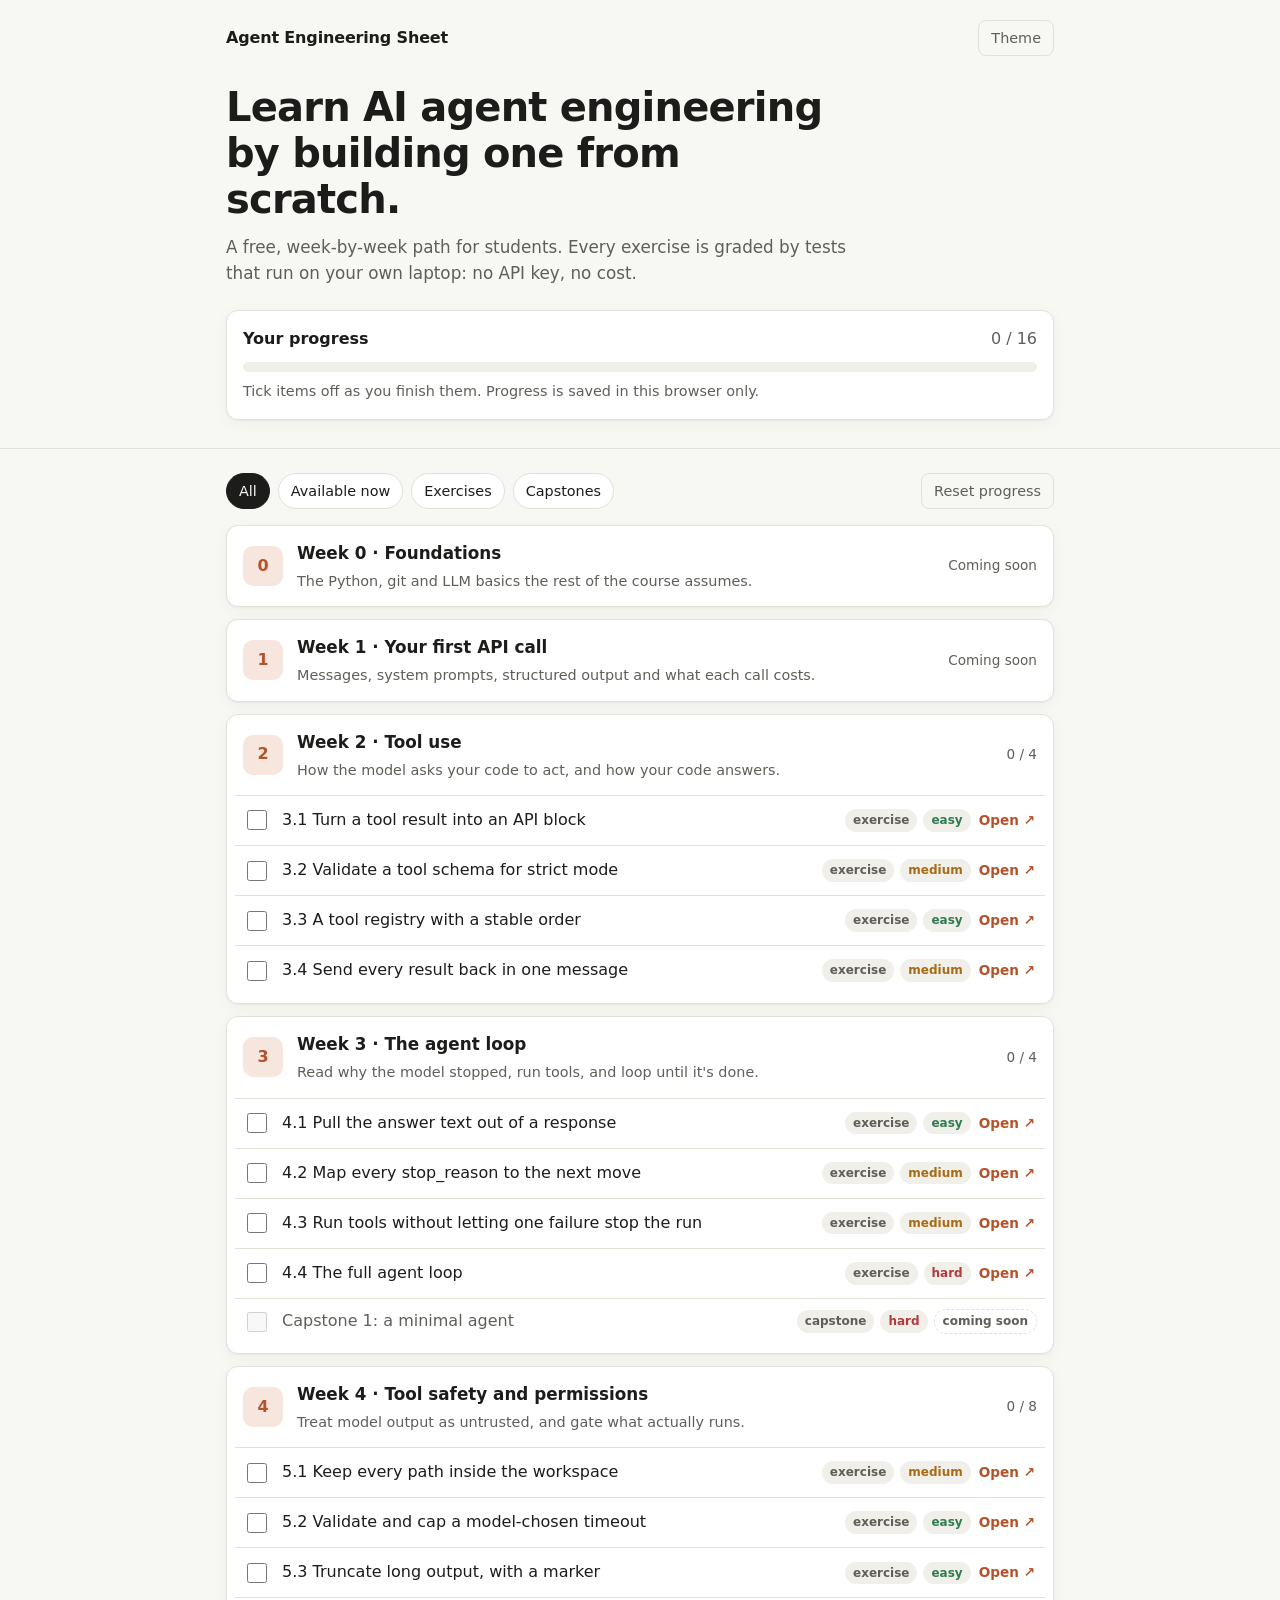
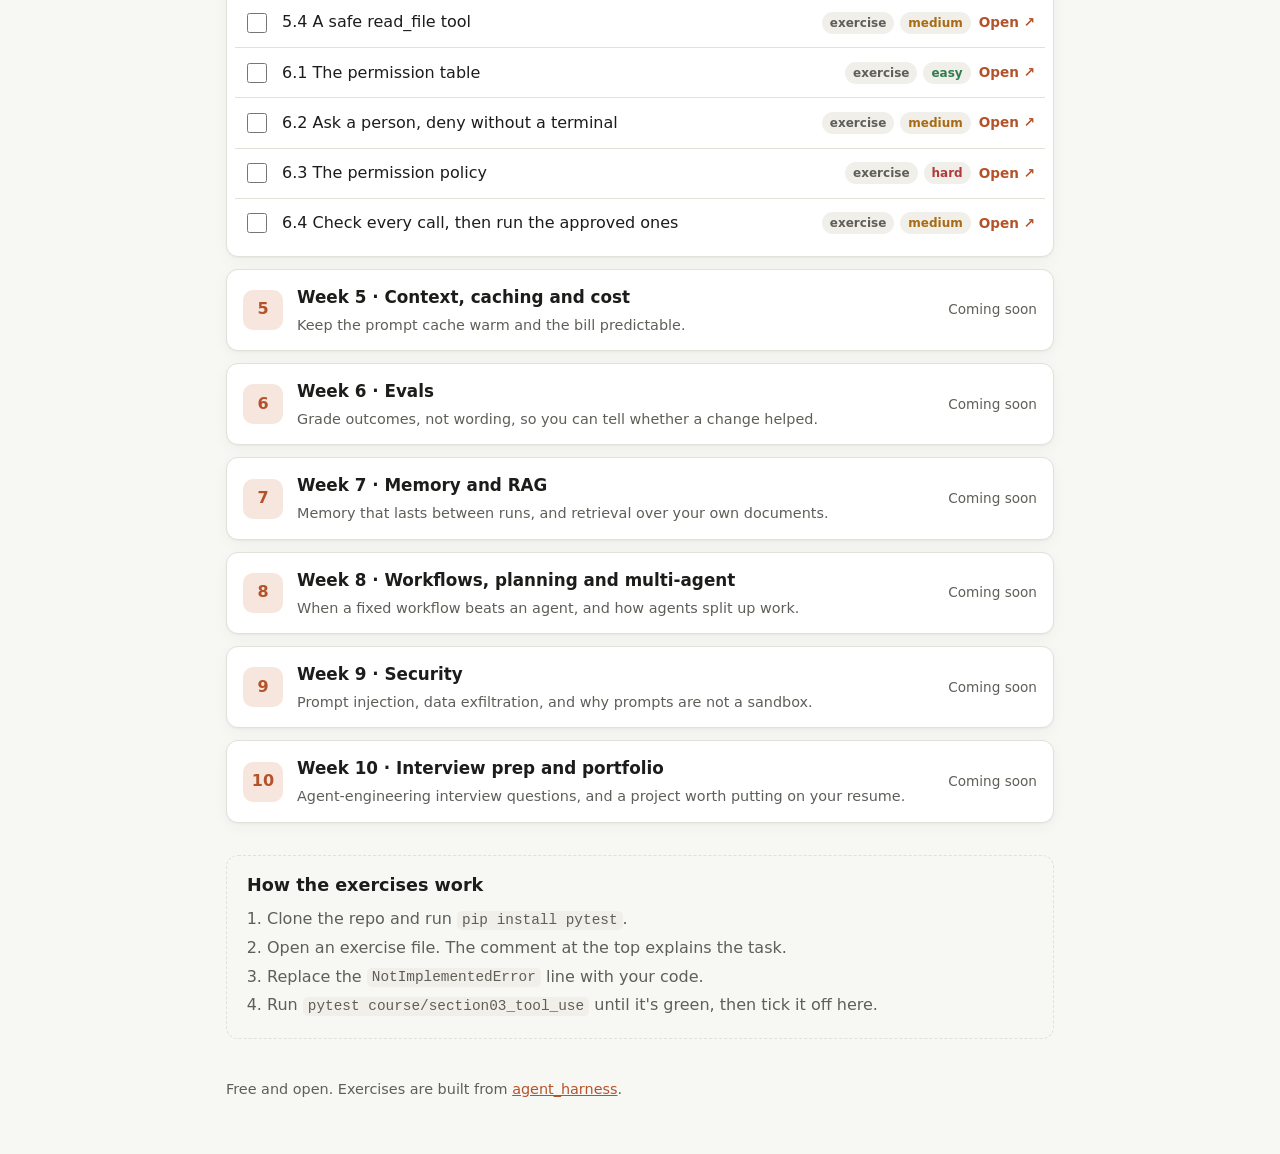
==== site/index.html @ ad07cca5 "Add the curriculum sheet page with browser checks A static site/ for students: the 10-week path from" ====
<!doctype html>
<html lang="en">
<head>
  <meta charset="utf-8">
  <meta name="viewport" content="width=device-width, initial-scale=1">
  <title>Agent Engineering Sheet</title>
  <meta name="description" content="A free, week-by-week path for students to learn AI agent engineering by building one from scratch, with offline graded exercises.">
  <link rel="stylesheet" href="styles.css">
</head>
<body>
  <a class="skip" href="#sheet">Skip to the sheet</a>

  <header class="hero">
    <div class="wrap">
      <div class="topbar">
        <span class="brand">Agent Engineering Sheet</span>
        <button class="ghost" id="theme-toggle" type="button" aria-label="Switch color theme">Theme</button>
      </div>
      <h1>Learn AI agent engineering by building one from scratch.</h1>
      <p class="lede">
        A free, week-by-week path for students. Every exercise is graded by tests that run on
        your own laptop: no API key, no cost.
      </p>

      <div class="progress-card" aria-live="polite">
        <div class="progress-head">
          <span class="progress-label">Your progress</span>
          <span class="progress-count" id="progress-count">0 / 0</span>
        </div>
        <div class="bar" role="progressbar" id="progress-bar" aria-valuemin="0" aria-valuemax="100" aria-valuenow="0" aria-label="Exercises completed">
          <span id="progress-fill"></span>
        </div>
        <p class="progress-note" id="progress-note">Tick items off as you finish them. Progress is saved in this browser only.</p>
      </div>
    </div>
  </header>

  <main class="wrap" id="sheet">
    <div class="toolbar">
      <div class="filters" role="group" aria-label="Filter the sheet">
        <button type="button" class="chip" data-filter="all" aria-pressed="true">All</button>
        <button type="button" class="chip" data-filter="available" aria-pressed="false">Available now</button>
        <button type="button" class="chip" data-filter="exercise" aria-pressed="false">Exercises</button>
        <button type="button" class="chip" data-filter="capstone" aria-pressed="false">Capstones</button>
      </div>
      <button type="button" class="ghost" id="reset">Reset progress</button>
    </div>

    <div id="weeks"></div>
    <p class="empty" id="empty" hidden>Nothing matches this filter yet.</p>

    <section class="howto" aria-labelledby="howto-title">
      <h2 id="howto-title">How the exercises work</h2>
      <ol>
        <li>Clone the repo and run <code>pip install pytest</code>.</li>
        <li>Open an exercise file. The comment at the top explains the task.</li>
        <li>Replace the <code>NotImplementedError</code> line with your code.</li>
        <li>Run <code>pytest course/section03_tool_use</code> until it's green, then tick it off here.</li>
      </ol>
    </section>
  </main>

  <footer class="wrap footer">
    <p>Free and open. Exercises are built from <a href="https://github.com/abhishekbarot/agent_harness">agent_harness</a>.</p>
  </footer>

  <script src="curriculum.js"></script>
  <script src="app.js"></script>
</body>
</html>
---- site/styles.css ----
:root {
  --bg: #f7f7f4;
  --surface: #ffffff;
  --surface-2: #f0efe9;
  --text: #1c1c1a;
  --muted: #5f5e58;
  --border: #e2e0d8;
  --accent: #b4532a;
  --accent-soft: #f6e6dd;
  --done: #2f7d4f;
  --easy: #2f7d4f;
  --medium: #a86a12;
  --hard: #b23a3a;
  --radius: 12px;
  --shadow: 0 1px 2px rgb(0 0 0 / 0.04), 0 4px 16px rgb(0 0 0 / 0.04);
  color-scheme: light;
}

@media (prefers-color-scheme: dark) {
  :root:not([data-theme="light"]) {
    --bg: #161614;
    --surface: #1f1f1c;
    --surface-2: #2a2a26;
    --text: #ecebe6;
    --muted: #a3a29b;
    --border: #34332e;
    --accent: #e3825a;
    --accent-soft: #3a2a22;
    --done: #5cbf85;
    --easy: #5cbf85;
    --medium: #e0a54a;
    --hard: #ec7a7a;
    --shadow: none;
    color-scheme: dark;
  }
}

:root[data-theme="dark"] {
  --bg: #161614;
  --surface: #1f1f1c;
  --surface-2: #2a2a26;
  --text: #ecebe6;
  --muted: #a3a29b;
  --border: #34332e;
  --accent: #e3825a;
  --accent-soft: #3a2a22;
  --done: #5cbf85;
  --easy: #5cbf85;
  --medium: #e0a54a;
  --hard: #ec7a7a;
  --shadow: none;
  color-scheme: dark;
}

* { box-sizing: border-box; }

html { -webkit-text-size-adjust: 100%; }

body {
  margin: 0;
  background: var(--bg);
  color: var(--text);
  font: 16px/1.55 system-ui, -apple-system, "Segoe UI", Roboto, "Helvetica Neue", Arial, sans-serif;
  overflow-x: hidden;
}

a { color: var(--accent); }
code {
  font: 0.9em ui-monospace, SFMono-Regular, Menlo, Consolas, monospace;
  background: var(--surface-2);
  padding: 0.1em 0.35em;
  border-radius: 5px;
  overflow-wrap: anywhere;
}

.wrap { max-width: 860px; margin: 0 auto; padding: 0 16px; }

.skip {
  position: absolute; left: -999px; top: 8px;
  background: var(--surface); padding: 8px 12px; border-radius: 8px;
}
.skip:focus { left: 8px; z-index: 10; }

/* -- hero ------------------------------------------------------------- */

.hero { padding: 20px 0 28px; border-bottom: 1px solid var(--border); }
.topbar { display: flex; justify-content: space-between; align-items: center; gap: 12px; }
.brand { font-weight: 650; letter-spacing: -0.01em; }
h1 {
  font-size: clamp(1.7rem, 4.5vw, 2.5rem);
  line-height: 1.15;
  letter-spacing: -0.02em;
  margin: 28px 0 12px;
  max-width: 22ch;
}
.lede { color: var(--muted); font-size: 1.05rem; max-width: 60ch; margin: 0 0 24px; }

.progress-card {
  background: var(--surface);
  border: 1px solid var(--border);
  border-radius: var(--radius);
  padding: 16px;
  box-shadow: var(--shadow);
}
.progress-head { display: flex; justify-content: space-between; align-items: baseline; gap: 12px; }
.progress-label { font-weight: 600; }
.progress-count { font-variant-numeric: tabular-nums; color: var(--muted); }
.bar {
  height: 10px; margin: 10px 0 8px;
  background: var(--surface-2);
  border-radius: 999px; overflow: hidden;
}
.bar span {
  display: block; height: 100%; width: 0;
  background: var(--done);
  border-radius: inherit;
  transition: width 0.3s ease;
}
.progress-note { margin: 0; color: var(--muted); font-size: 0.9rem; }

/* -- toolbar ---------------------------------------------------------- */

.toolbar {
  display: flex; flex-wrap: wrap; gap: 12px;
  justify-content: space-between; align-items: center;
  margin: 24px 0 16px;
}
.filters { display: flex; flex-wrap: wrap; gap: 8px; }

button { font: inherit; cursor: pointer; }
.chip {
  border: 1px solid var(--border);
  background: var(--surface);
  color: var(--text);
  padding: 6px 12px;
  border-radius: 999px;
  font-size: 0.9rem;
  min-height: 36px;
}
.chip[aria-pressed="true"] { background: var(--text); color: var(--bg); border-color: var(--text); }
.ghost {
  border: 1px solid var(--border);
  background: transparent;
  color: var(--muted);
  padding: 6px 12px;
  border-radius: 8px;
  font-size: 0.9rem;
  min-height: 36px;
}
.ghost:hover, .chip:hover { border-color: var(--muted); }
button:focus-visible, a:focus-visible, summary:focus-visible, input:focus-visible {
  outline: 2px solid var(--accent); outline-offset: 2px;
}

/* -- weeks ------------------------------------------------------------ */

.week {
  background: var(--surface);
  border: 1px solid var(--border);
  border-radius: var(--radius);
  margin-bottom: 12px;
  box-shadow: var(--shadow);
}
.week > summary {
  list-style: none;
  display: grid;
  grid-template-columns: auto 1fr auto;
  gap: 4px 14px;
  align-items: center;
  padding: 14px 16px;
  cursor: pointer;
}
.week > summary::-webkit-details-marker { display: none; }
.week-num {
  grid-row: span 2;
  width: 40px; height: 40px;
  display: grid; place-items: center;
  border-radius: 10px;
  background: var(--accent-soft);
  color: var(--accent);
  font-weight: 700; font-variant-numeric: tabular-nums;
}
.week-title { font-weight: 650; font-size: 1.05rem; min-width: 0; }
.week-summary { color: var(--muted); font-size: 0.9rem; grid-column: 2; min-width: 0; }
.week-meta {
  grid-row: span 2; grid-column: 3;
  font-size: 0.85rem; color: var(--muted);
  font-variant-numeric: tabular-nums; white-space: nowrap;
}
.week-meta.complete { color: var(--done); font-weight: 600; }

.items { list-style: none; margin: 0; padding: 0 8px 8px; }
.item {
  display: flex; align-items: center; gap: 12px;
  padding: 10px 8px;
  border-top: 1px solid var(--border);
}
.item input {
  width: 20px; height: 20px; flex: none;
  accent-color: var(--done);
  cursor: pointer;
}
.item input:disabled { cursor: not-allowed; }
.item label { flex: 1; min-width: 0; cursor: pointer; overflow-wrap: anywhere; }
.item.is-soon label { color: var(--muted); cursor: default; }
.item.is-done label { text-decoration: line-through; text-decoration-color: var(--muted); color: var(--muted); }
.tags { display: flex; gap: 6px; flex: none; align-items: center; }
.tag {
  font-size: 0.75rem; font-weight: 600;
  padding: 2px 8px; border-radius: 999px;
  background: var(--surface-2); color: var(--muted);
  white-space: nowrap;
}
.tag.easy { color: var(--easy); }
.tag.medium { color: var(--medium); }
.tag.hard { color: var(--hard); }
.tag.soon { background: transparent; border: 1px dashed var(--border); }
.open {
  font-size: 0.85rem; font-weight: 600; text-decoration: none;
  white-space: nowrap; padding: 4px 2px;
}
.open:hover { text-decoration: underline; }

.empty { color: var(--muted); text-align: center; padding: 24px 0; }

/* -- how-to + footer -------------------------------------------------- */

.howto {
  margin: 32px 0 8px;
  padding: 16px 20px;
  border: 1px dashed var(--border);
  border-radius: var(--radius);
}
.howto h2 { font-size: 1.1rem; margin: 0 0 8px; }
.howto ol { margin: 0; padding-left: 20px; color: var(--muted); }
.howto li { margin: 4px 0; }
.footer { color: var(--muted); font-size: 0.9rem; padding-top: 16px; padding-bottom: 40px; }

/* -- phones ----------------------------------------------------------- */

@media (max-width: 560px) {
  .week > summary { grid-template-columns: auto 1fr; }
  .week-num { grid-row: span 3; }
  .week-summary { grid-row: 2; }
  .week-meta { grid-row: 3; grid-column: 2; }
  /* Checkbox and title share the first row; tags sit under the title. */
  .item {
    display: grid;
    grid-template-columns: 20px minmax(0, 1fr);
    column-gap: 12px;
    row-gap: 6px;
  }
  .item input { grid-row: 1; align-self: start; margin: 2px 0 0; }
  .item label { grid-column: 2; }
  .tags { grid-column: 2; flex-wrap: wrap; }
}

@media (prefers-reduced-motion: reduce) {
  .bar span { transition: none; }
}
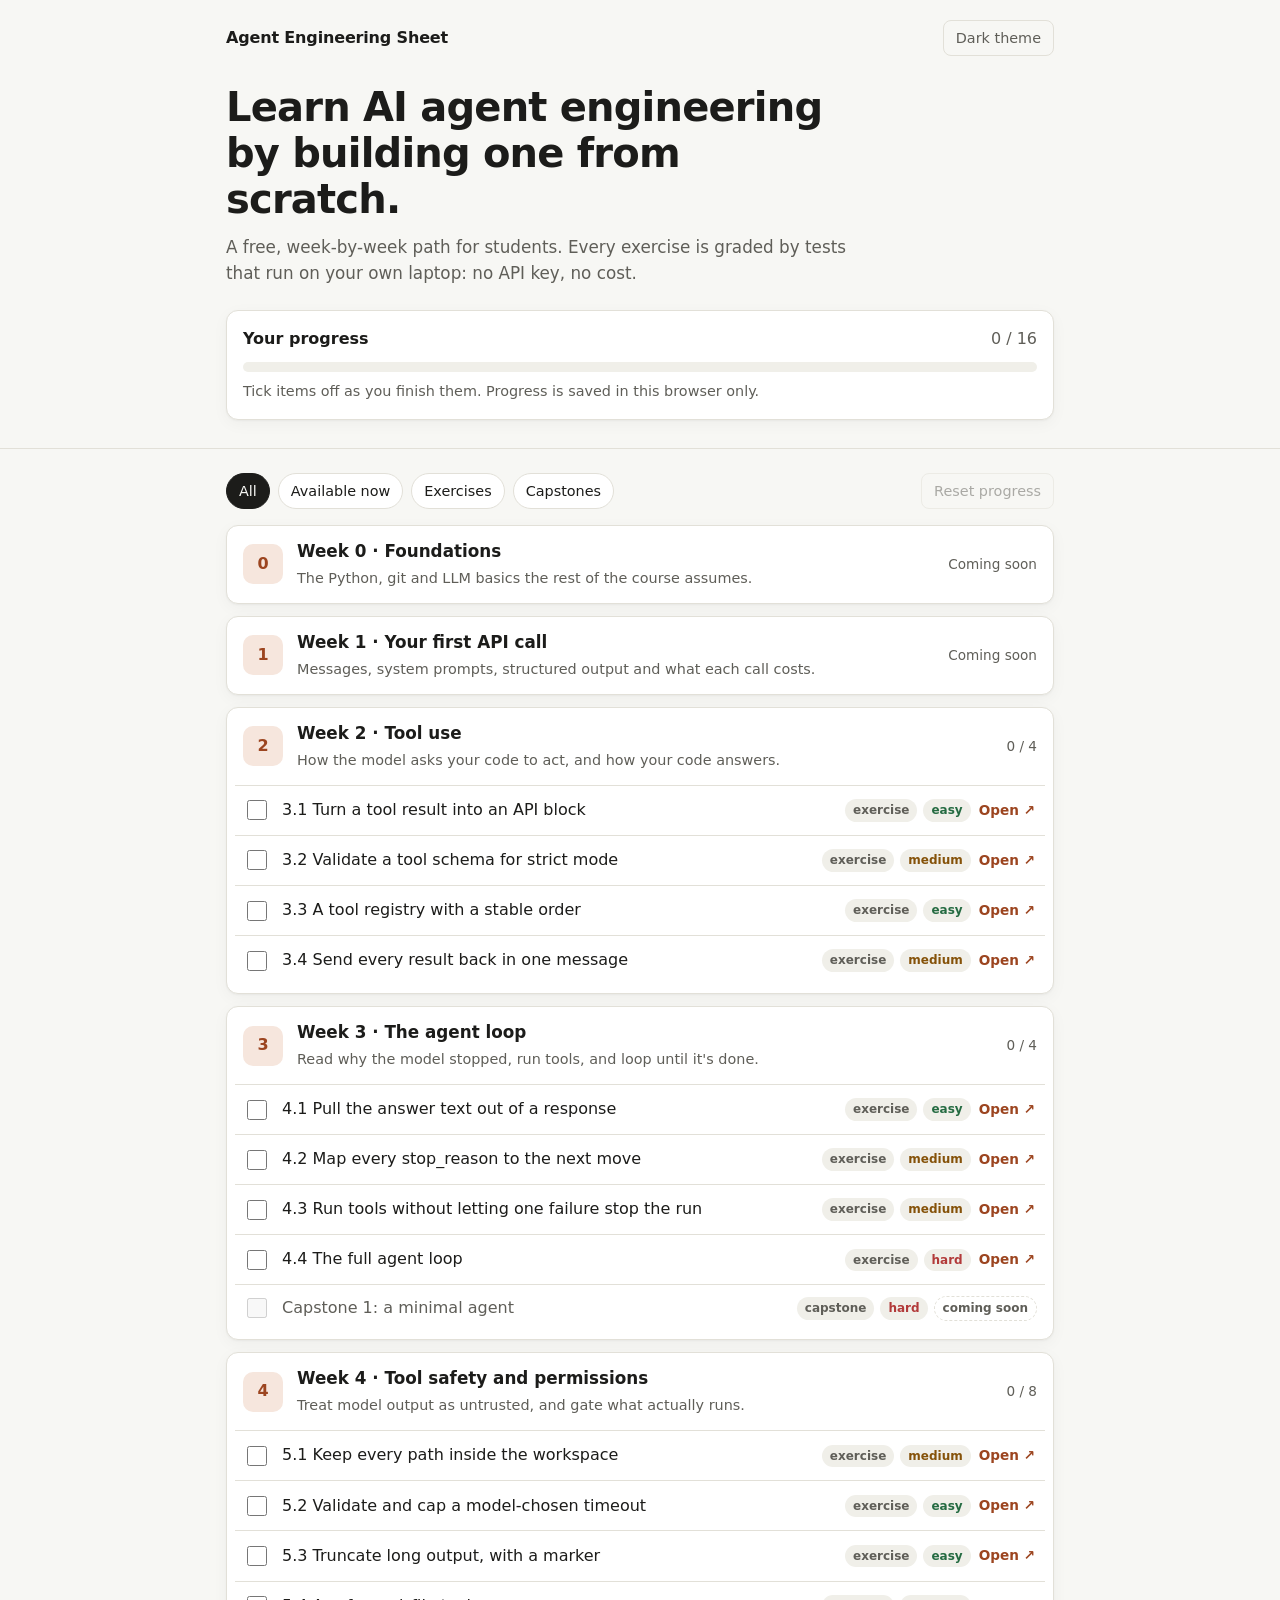
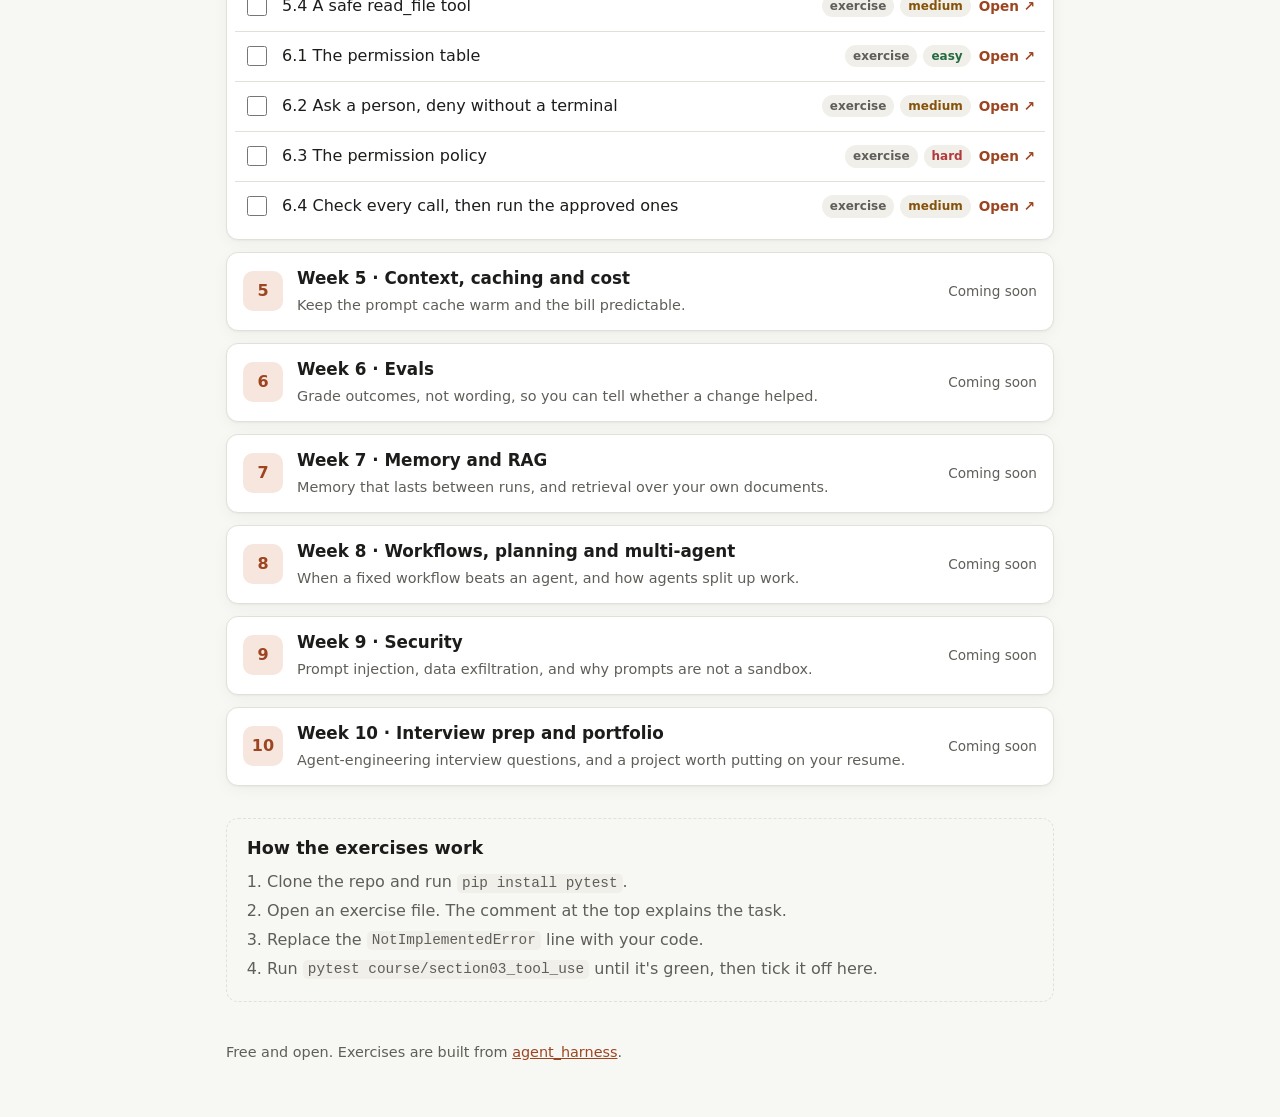
==== commit a6f24fa9: "Fix contrast, links, headings and sharing on the sheet page From the site review: - Light-theme acce" ====
--- a/site/index.html
+++ b/site/index.html
@@ -5,6 +5,20 @@
   <meta name="viewport" content="width=device-width, initial-scale=1">
   <title>Agent Engineering Sheet</title>
   <meta name="description" content="A free, week-by-week path for students to learn AI agent engineering by building one from scratch, with offline graded exercises.">
+  <link rel="icon" href="data:image/svg+xml,%3Csvg xmlns='http://www.w3.org/2000/svg' viewBox='0 0 32 32'%3E%3Crect width='32' height='32' rx='7' fill='%239c4520'/%3E%3Cpath d='M9 16.5l4.5 4.5L23 11' fill='none' stroke='%23fff' stroke-width='3.2' stroke-linecap='round' stroke-linejoin='round'/%3E%3C/svg%3E">
+
+  <!-- Link previews (WhatsApp, LinkedIn, Slack, X). Image URLs must be absolute. -->
+  <meta property="og:type" content="website">
+  <meta property="og:site_name" content="Agent Engineering Sheet">
+  <meta property="og:title" content="Agent Engineering Sheet">
+  <meta property="og:description" content="Learn AI agent engineering by building one from scratch. A free, week-by-week path for students, with exercises graded on your own laptop.">
+  <meta property="og:url" content="https://abhishekbarot.github.io/agent_harness/">
+  <meta property="og:image" content="https://abhishekbarot.github.io/agent_harness/social.png">
+  <meta property="og:image:width" content="1200">
+  <meta property="og:image:height" content="630">
+  <meta property="og:image:alt" content="Agent Engineering Sheet: learn AI agent engineering by building one from scratch.">
+  <meta name="twitter:card" content="summary_large_image">
+
   <link rel="stylesheet" href="styles.css">
 </head>
 <body>
@@ -14,7 +28,7 @@
     <div class="wrap">
       <div class="topbar">
         <span class="brand">Agent Engineering Sheet</span>
-        <button class="ghost" id="theme-toggle" type="button" aria-label="Switch color theme">Theme</button>
+        <button class="ghost" id="theme-toggle" type="button">Dark theme</button>
       </div>
       <h1>Learn AI agent engineering by building one from scratch.</h1>
       <p class="lede">
@@ -44,8 +58,16 @@
         <button type="button" class="chip" data-filter="capstone" aria-pressed="false">Capstones</button>
       </div>
       <button type="button" class="ghost" id="reset">Reset progress</button>
+      <div class="confirm" id="reset-confirm" role="group" aria-label="Confirm reset" hidden>
+        <span>Clear all your progress?</span>
+        <button type="button" class="danger" id="reset-yes">Clear progress</button>
+        <button type="button" class="ghost" id="reset-no">Keep it</button>
+      </div>
     </div>
 
+    <noscript>
+      <p class="noscript">This sheet needs JavaScript to show the weeks and save your progress. Turn it on for this site, or browse the exercises directly on <a href="https://github.com/abhishekbarot/agent_harness/tree/HEAD/course">GitHub</a>.</p>
+    </noscript>
     <div id="weeks"></div>
     <p class="empty" id="empty" hidden>Nothing matches this filter yet.</p>
 
--- a/site/styles.css
+++ b/site/styles.css
@@ -5,11 +5,11 @@
   --text: #1c1c1a;
   --muted: #5f5e58;
   --border: #e2e0d8;
-  --accent: #b4532a;
+  --accent: #9c4520;
   --accent-soft: #f6e6dd;
   --done: #2f7d4f;
-  --easy: #2f7d4f;
-  --medium: #a86a12;
+  --easy: #256b42;
+  --medium: #855209;
   --hard: #b23a3a;
   --radius: 12px;
   --shadow: 0 1px 2px rgb(0 0 0 / 0.04), 0 4px 16px rgb(0 0 0 / 0.04);
@@ -147,7 +147,23 @@
   font-size: 0.9rem;
   min-height: 36px;
 }
-.ghost:hover, .chip:hover { border-color: var(--muted); }
+.ghost:hover:not(:disabled), .chip:hover { border-color: var(--muted); }
+.ghost:disabled { opacity: 0.5; cursor: not-allowed; }
+.danger {
+  border: 1px solid var(--hard);
+  background: var(--hard);
+  color: var(--surface);
+  padding: 6px 12px;
+  border-radius: 8px;
+  font-size: 0.9rem;
+  font-weight: 600;
+  min-height: 36px;
+}
+.confirm {
+  display: flex; flex-wrap: wrap; align-items: center; gap: 8px;
+  font-size: 0.9rem;
+}
+[hidden] { display: none !important; }
 button:focus-visible, a:focus-visible, summary:focus-visible, input:focus-visible {
   outline: 2px solid var(--accent); outline-offset: 2px;
 }
@@ -180,7 +196,7 @@
   color: var(--accent);
   font-weight: 700; font-variant-numeric: tabular-nums;
 }
-.week-title { font-weight: 650; font-size: 1.05rem; min-width: 0; }
+.week-title { margin: 0; font-weight: 650; font-size: 1.05rem; line-height: 1.35; min-width: 0; }
 .week-summary { color: var(--muted); font-size: 0.9rem; grid-column: 2; min-width: 0; }
 .week-meta {
   grid-row: span 2; grid-column: 3;
@@ -222,6 +238,12 @@
 .open:hover { text-decoration: underline; }
 
 .empty { color: var(--muted); text-align: center; padding: 24px 0; }
+.noscript {
+  padding: 16px;
+  border: 1px solid var(--border);
+  border-radius: var(--radius);
+  background: var(--surface);
+}
 
 /* -- how-to + footer -------------------------------------------------- */
 
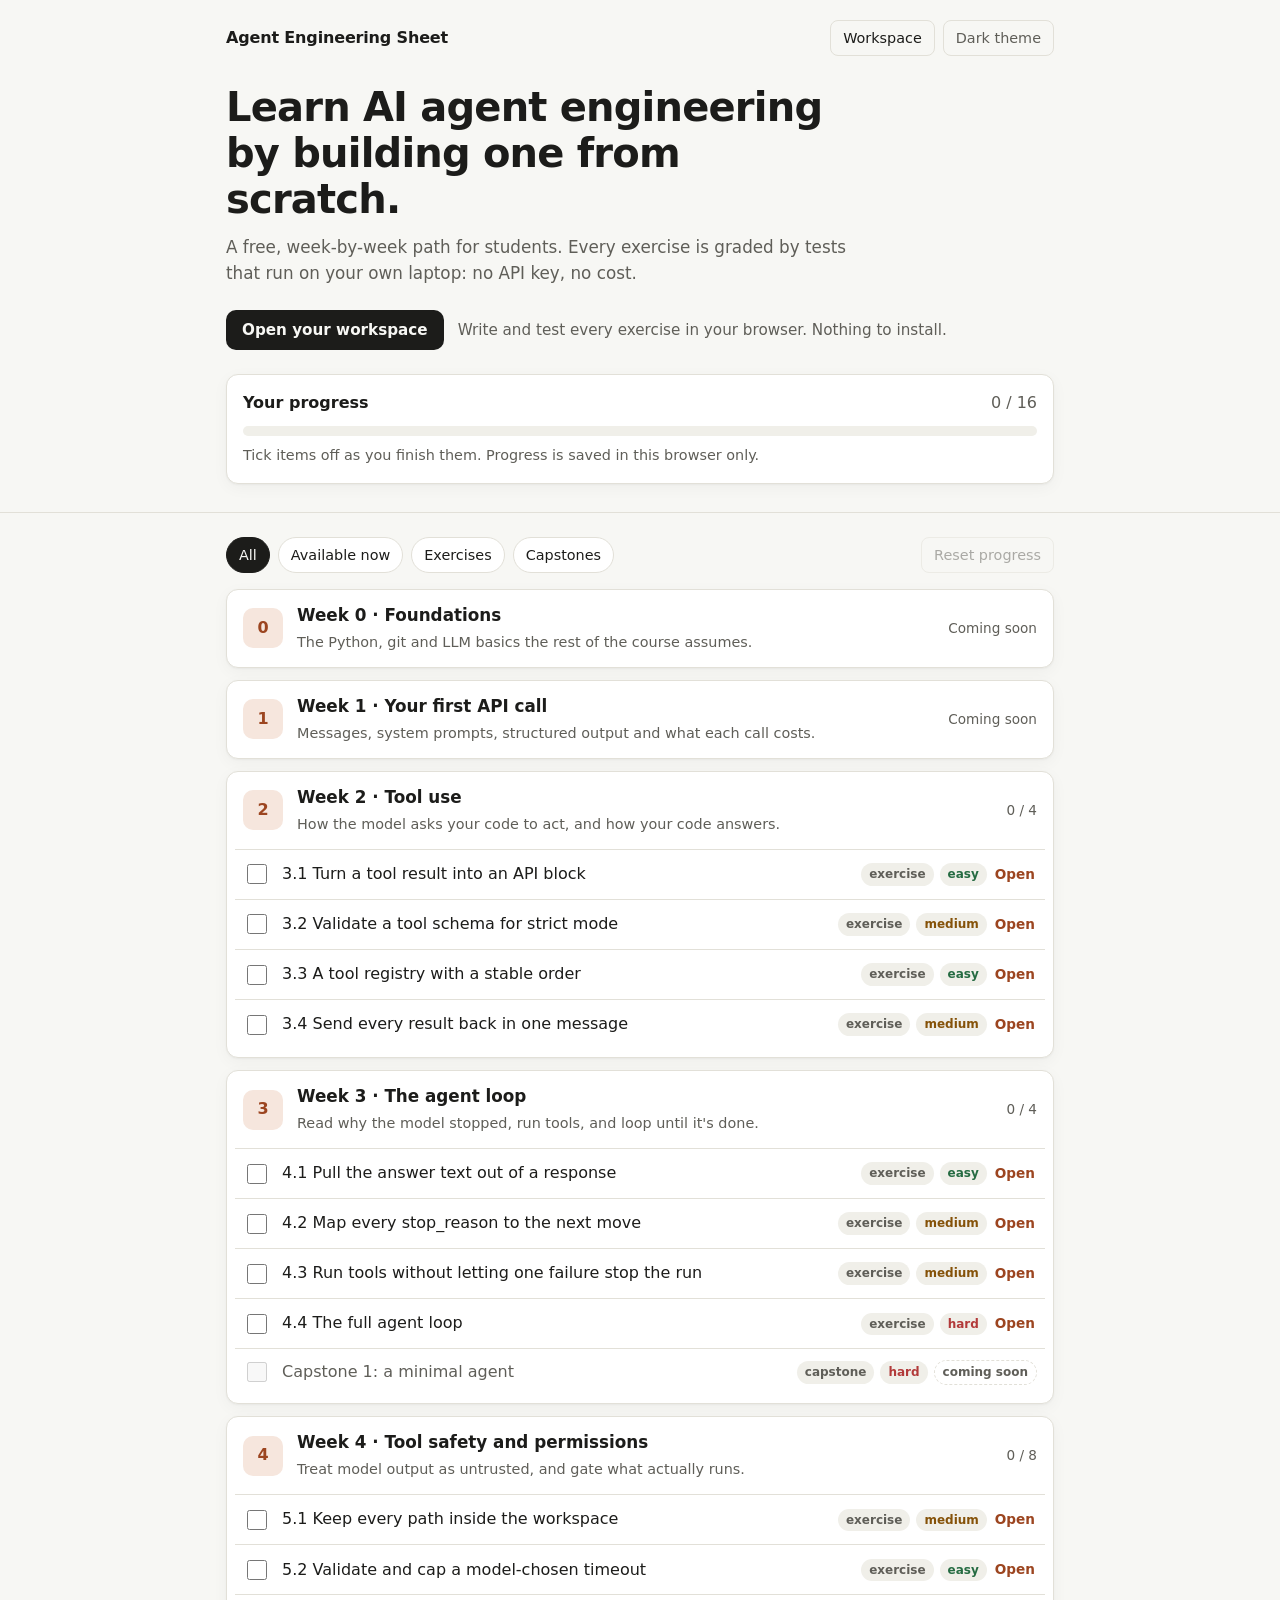
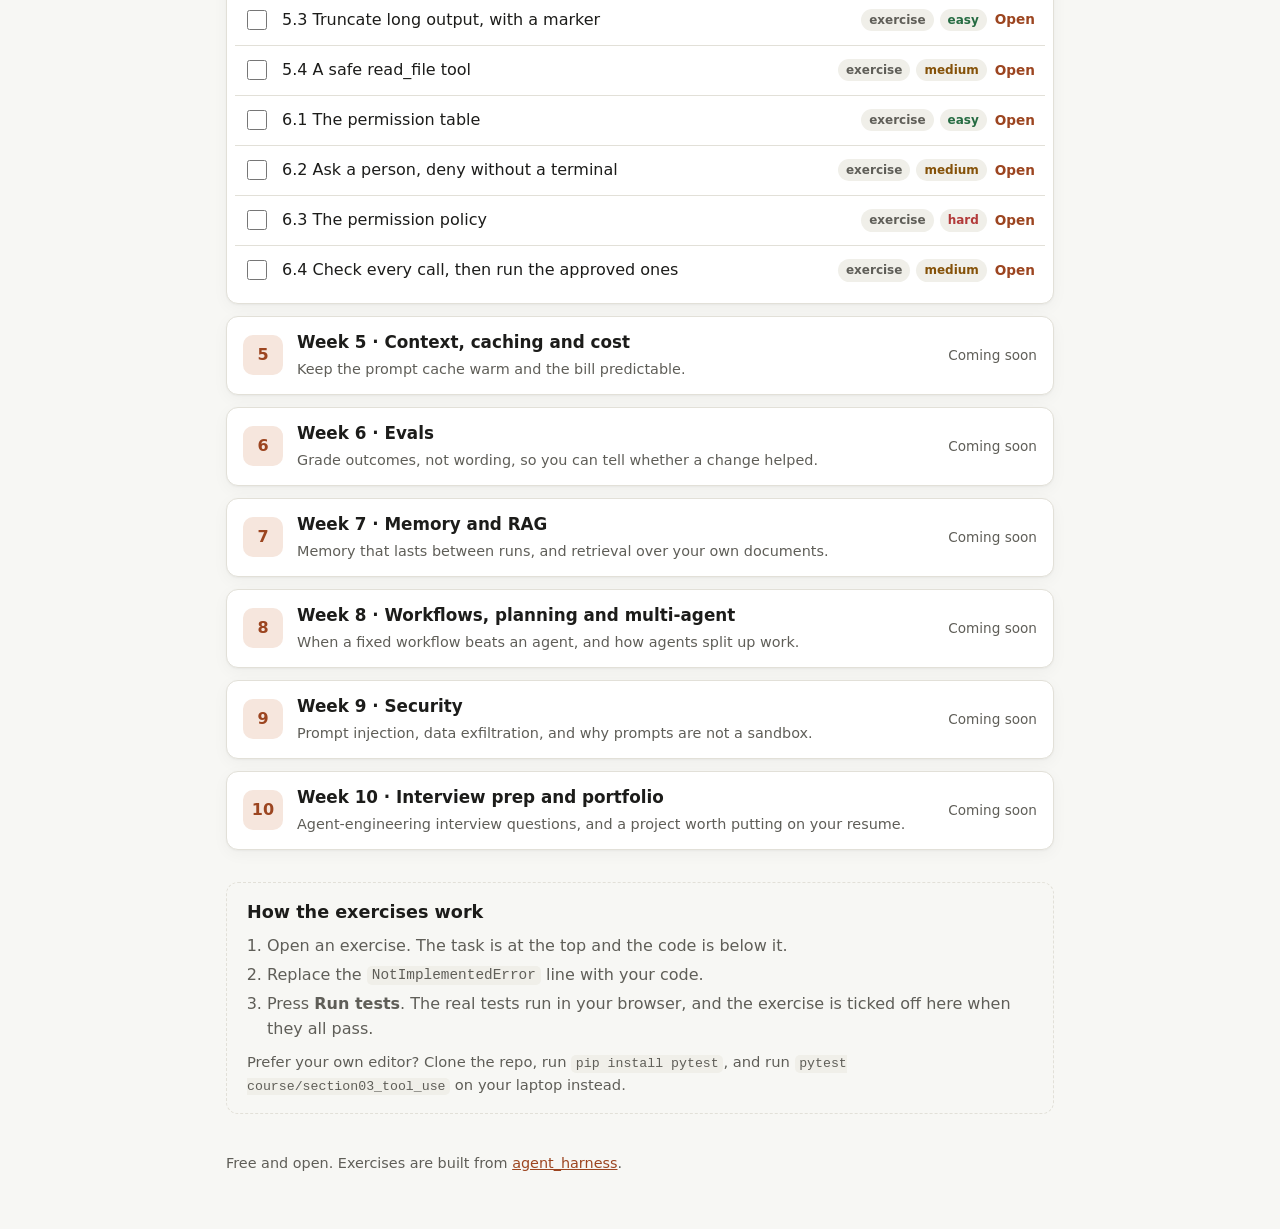
==== commit b0ff1a6f: "Add a per-student workspace with in-browser tests and optional accounts A workspace page in a sideba" ====
--- a/site/index.html
+++ b/site/index.html
@@ -19,6 +19,7 @@
   <meta property="og:image:alt" content="Agent Engineering Sheet: learn AI agent engineering by building one from scratch.">
   <meta name="twitter:card" content="summary_large_image">
 
+  <link rel="stylesheet" href="tokens.css">
   <link rel="stylesheet" href="styles.css">
 </head>
 <body>
@@ -28,13 +29,17 @@
     <div class="wrap">
       <div class="topbar">
         <span class="brand">Agent Engineering Sheet</span>
-        <button class="ghost" id="theme-toggle" type="button">Dark theme</button>
+        <div class="topbar-actions">
+          <a class="ghost" href="workspace.html">Workspace</a>
+          <button class="ghost" id="theme-toggle" type="button">Dark theme</button>
+        </div>
       </div>
       <h1>Learn AI agent engineering by building one from scratch.</h1>
       <p class="lede">
         A free, week-by-week path for students. Every exercise is graded by tests that run on
         your own laptop: no API key, no cost.
       </p>
+      <p class="cta"><a class="primary" href="workspace.html">Open your workspace</a> <span>Write and test every exercise in your browser. Nothing to install.</span></p>
 
       <div class="progress-card" aria-live="polite">
         <div class="progress-head">
@@ -74,11 +79,11 @@
     <section class="howto" aria-labelledby="howto-title">
       <h2 id="howto-title">How the exercises work</h2>
       <ol>
-        <li>Clone the repo and run <code>pip install pytest</code>.</li>
-        <li>Open an exercise file. The comment at the top explains the task.</li>
+        <li>Open an exercise. The task is at the top and the code is below it.</li>
         <li>Replace the <code>NotImplementedError</code> line with your code.</li>
-        <li>Run <code>pytest course/section03_tool_use</code> until it's green, then tick it off here.</li>
+        <li>Press <strong>Run tests</strong>. The real tests run in your browser, and the exercise is ticked off here when they all pass.</li>
       </ol>
+      <p class="howto-note">Prefer your own editor? Clone the repo, run <code>pip install pytest</code>, and run <code>pytest course/section03_tool_use</code> on your laptop instead.</p>
     </section>
   </main>
 
@@ -86,6 +91,7 @@
     <p>Free and open. Exercises are built from <a href="https://github.com/abhishekbarot/agent_harness">agent_harness</a>.</p>
   </footer>
 
+  <script src="theme.js"></script>
   <script src="curriculum.js"></script>
   <script src="app.js"></script>
 </body>
--- a/site/tokens.css
+++ b/site/tokens.css
@@ -0,0 +1,79 @@
+/* Color and shape tokens shared by the sheet and the workspace. Every color is
+   defined here for light, system-dark and explicit-dark, so both pages follow
+   the same three theme states. */
+
+:root {
+  --bg: #f7f7f4;
+  --surface: #ffffff;
+  --surface-2: #f0efe9;
+  --text: #1c1c1a;
+  --muted: #5f5e58;
+  --border: #e2e0d8;
+  --accent: #9c4520;
+  --accent-soft: #f6e6dd;
+  --done: #2f7d4f;
+  --easy: #256b42;
+  --medium: #855209;
+  --hard: #b23a3a;
+  --radius: 12px;
+  --shadow: 0 1px 2px rgb(0 0 0 / 0.04), 0 4px 16px rgb(0 0 0 / 0.04);
+  /* Workspace: sidebar, code and syntax colors. */
+  --sidebar: #efeee8;
+  --code-bg: #fbfbf8;
+  --syn-keyword: #9c4520;
+  --syn-string: #256b42;
+  --syn-comment: #6b6a63;
+  --syn-number: #855209;
+  --syn-def: #1f4e8c;
+  color-scheme: light;
+}
+
+@media (prefers-color-scheme: dark) {
+  :root:not([data-theme="light"]) {
+    --bg: #161614;
+    --surface: #1f1f1c;
+    --surface-2: #2a2a26;
+    --text: #ecebe6;
+    --muted: #a3a29b;
+    --border: #34332e;
+    --accent: #e3825a;
+    --accent-soft: #3a2a22;
+    --done: #5cbf85;
+    --easy: #5cbf85;
+    --medium: #e0a54a;
+    --hard: #ec7a7a;
+    --shadow: none;
+    --sidebar: #1b1b19;
+    --code-bg: #1b1b19;
+    --syn-keyword: #e3825a;
+    --syn-string: #5cbf85;
+    --syn-comment: #9a9992;
+    --syn-number: #e0a54a;
+    --syn-def: #8db4ef;
+    color-scheme: dark;
+  }
+}
+
+:root[data-theme="dark"] {
+  --bg: #161614;
+  --surface: #1f1f1c;
+  --surface-2: #2a2a26;
+  --text: #ecebe6;
+  --muted: #a3a29b;
+  --border: #34332e;
+  --accent: #e3825a;
+  --accent-soft: #3a2a22;
+  --done: #5cbf85;
+  --easy: #5cbf85;
+  --medium: #e0a54a;
+  --hard: #ec7a7a;
+  --shadow: none;
+  --sidebar: #1b1b19;
+  --code-bg: #1b1b19;
+  --syn-keyword: #e3825a;
+  --syn-string: #5cbf85;
+  --syn-comment: #9a9992;
+  --syn-number: #e0a54a;
+  --syn-def: #8db4ef;
+  color-scheme: dark;
+}
--- a/site/styles.css
+++ b/site/styles.css
@@ -1,57 +1,3 @@
-:root {
-  --bg: #f7f7f4;
-  --surface: #ffffff;
-  --surface-2: #f0efe9;
-  --text: #1c1c1a;
-  --muted: #5f5e58;
-  --border: #e2e0d8;
-  --accent: #9c4520;
-  --accent-soft: #f6e6dd;
-  --done: #2f7d4f;
-  --easy: #256b42;
-  --medium: #855209;
-  --hard: #b23a3a;
-  --radius: 12px;
-  --shadow: 0 1px 2px rgb(0 0 0 / 0.04), 0 4px 16px rgb(0 0 0 / 0.04);
-  color-scheme: light;
-}
-
-@media (prefers-color-scheme: dark) {
-  :root:not([data-theme="light"]) {
-    --bg: #161614;
-    --surface: #1f1f1c;
-    --surface-2: #2a2a26;
-    --text: #ecebe6;
-    --muted: #a3a29b;
-    --border: #34332e;
-    --accent: #e3825a;
-    --accent-soft: #3a2a22;
-    --done: #5cbf85;
-    --easy: #5cbf85;
-    --medium: #e0a54a;
-    --hard: #ec7a7a;
-    --shadow: none;
-    color-scheme: dark;
-  }
-}
-
-:root[data-theme="dark"] {
-  --bg: #161614;
-  --surface: #1f1f1c;
-  --surface-2: #2a2a26;
-  --text: #ecebe6;
-  --muted: #a3a29b;
-  --border: #34332e;
-  --accent: #e3825a;
-  --accent-soft: #3a2a22;
-  --done: #5cbf85;
-  --easy: #5cbf85;
-  --medium: #e0a54a;
-  --hard: #ec7a7a;
-  --shadow: none;
-  color-scheme: dark;
-}
-
 * { box-sizing: border-box; }
 
 html { -webkit-text-size-adjust: 100%; }
@@ -86,6 +32,14 @@
 .hero { padding: 20px 0 28px; border-bottom: 1px solid var(--border); }
 .topbar { display: flex; justify-content: space-between; align-items: center; gap: 12px; }
 .brand { font-weight: 650; letter-spacing: -0.01em; }
+.topbar-actions { display: flex; gap: 8px; }
+.topbar-actions a.ghost { display: inline-flex; align-items: center; text-decoration: none; color: var(--text); }
+.cta { display: flex; flex-wrap: wrap; align-items: center; gap: 8px 14px; margin: 0 0 24px; color: var(--muted); font-size: 0.95rem; }
+.cta .primary {
+  display: inline-flex; align-items: center; min-height: 40px; padding: 8px 16px; border-radius: 10px;
+  background: var(--text); color: var(--bg); font-weight: 600; text-decoration: none;
+}
+.howto-note { margin: 10px 0 0; color: var(--muted); font-size: 0.92rem; }
 h1 {
   font-size: clamp(1.7rem, 4.5vw, 2.5rem);
   line-height: 1.15;
